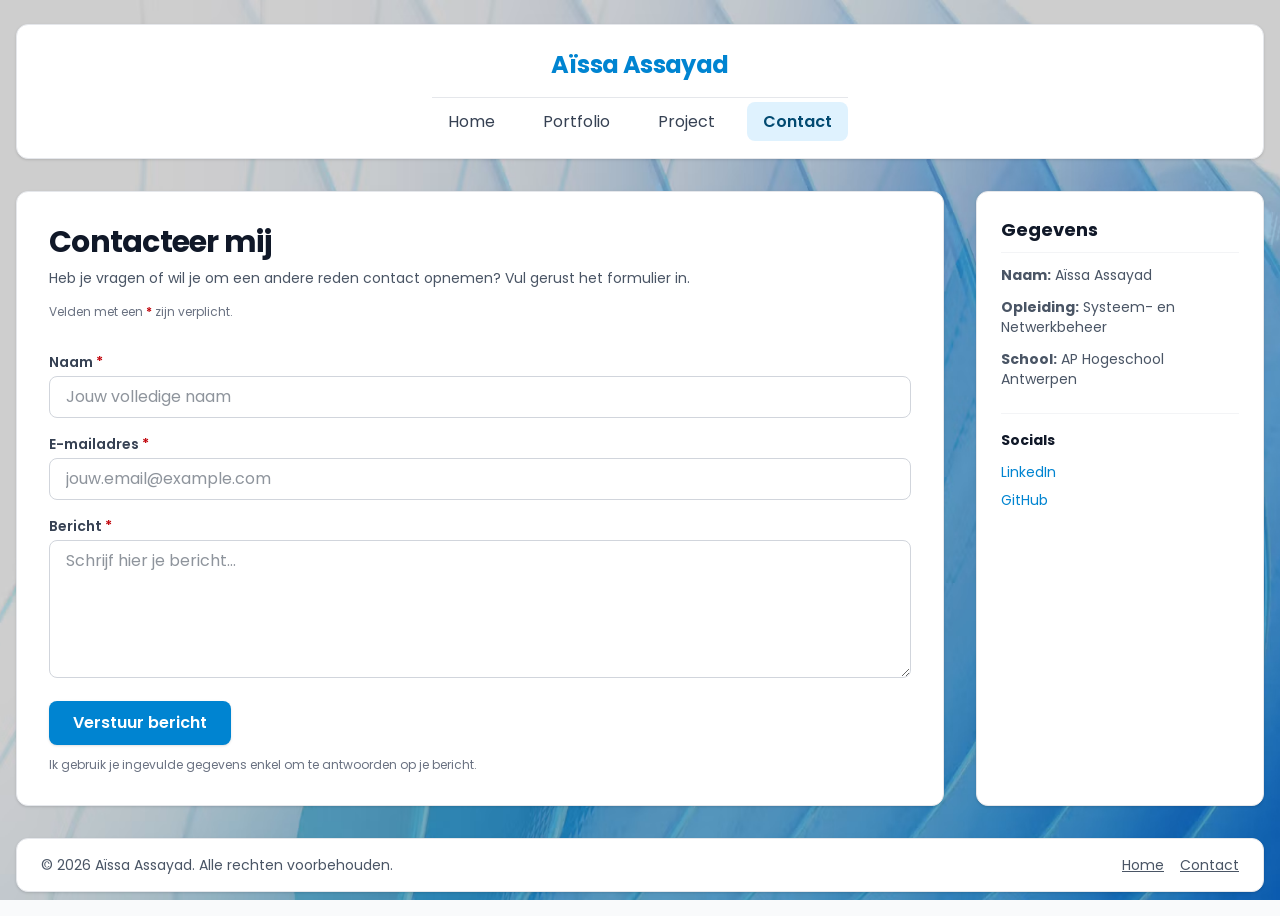
==== contact.html @ 5fa764af "robots.txt en noindex" ====
<!DOCTYPE html>
<html lang="nl-BE">

<head>
    <meta charset="UTF-8">
    <meta name="viewport" content="width=device-width, initial-scale=1.0">
    <title>Aïssa Assayad, student systeem- en netwerkbeheer - de contactpagina van mijn portfoliowebsite</title>

    <meta name="robots" content="noindex, nofollow, noarchive, nosnippet, noimageindex, noai, noimageai" />

    <link rel="preconnect" href="https://fonts.googleapis.com">
    <link rel="preconnect" href="https://fonts.gstatic.com" crossorigin>
    <link href="https://fonts.googleapis.com/css2?family=Poppins:wght@400;600;700&display=swap" rel="stylesheet">

    <link rel="stylesheet" href="css/tailwind.css">
    <link rel="stylesheet" href="css/style.css">
</head>

<body class="bg-gray-50 text-gray-800 flex flex-col min-h-screen">

    <a href="#inhoud"
        class="sr-only focus:not-sr-only focus:absolute focus:left-2 focus:top-2 focus:rounded-lg focus:bg-white focus:px-4 focus:py-2 focus:text-sky-800">Ga
        naar de inhoud</a>

    <div class="max-w-7xl mx-auto px-4 py-6 w-full grow flex flex-col justify-between">


        <header
            class="bg-white border border-gray-200 rounded-xl shadow-sm px-6 py-6 mb-8 flex flex-col items-center text-center gap-4">
            <p class="text-2xl font-bold tracking-tight text-sky-600">Aïssa Assayad</p>

            <nav class="border-t border-gray-200 pt-3" aria-label="Contactpagina">
                <ul class="flex flex-wrap justify-center items-center gap-2 sm:gap-4 text-sm md:text-base">
                    <li>
                        <a href="index.html"
                            class="px-4 py-2 rounded-lg text-gray-700 hover:bg-gray-100 focus-visible:outline-2 focus-visible:outline-offset-2 focus-visible:outline-sky-600">Home</a>
                    </li>
                    <li>
                        <a href="portfolio.html"
                            class="px-4 py-2 rounded-lg text-gray-700 hover:bg-gray-100 focus-visible:outline-2 focus-visible:outline-offset-2 focus-visible:outline-sky-600">Portfolio</a>
                    </li>
                    <li>
                        <a href="project.html"
                            class="px-4 py-2 rounded-lg text-gray-700 hover:bg-gray-100 focus-visible:outline-2 focus-visible:outline-offset-2 focus-visible:outline-sky-600">Project</a>
                    </li>
                    <li>
                        <a href="contact.html" aria-current="page"
                            class="px-4 py-2 rounded-lg bg-sky-100 text-sky-900 font-semibold focus-visible:outline-2 focus-visible:outline-offset-2 focus-visible:outline-sky-600">Contact</a>
                    </li>
                </ul>
            </nav>
        </header>

        <div class="grid grid-cols-1 md:grid-cols-4 gap-8 mb-8">

            <main id="inhoud"
                class="md:col-span-3 bg-white border border-gray-200 p-6 md:p-8 rounded-xl shadow-sm flex flex-col gap-6">
                <header>
                    <h1 class="text-2xl md:text-3xl font-bold tracking-tight text-gray-900 mb-2">Contacteer mij</h1>
                    <p class="text-sm text-gray-600 mb-4">Heb je vragen of wil je om een andere reden contact opnemen?
                        Vul gerust het formulier in.</p>
                    <p class="text-xs text-gray-500">Velden met een <span class="font-semibold text-red-700">*</span>
                        zijn verplicht.</p>
                </header>

                <form action="#" method="POST" class="space-y-4 pt-2">
                    <div>
                        <label for="naam" class="block text-sm font-semibold text-gray-700 mb-1">
                            Naam <span class="text-red-700" aria-hidden="true">*</span>
                        </label>
                        <input type="text" id="naam" name="naam" autocomplete="name" required
                            class="w-full px-4 py-2 border border-gray-300 rounded-lg text-gray-800 focus-visible:outline-2 focus-visible:outline-offset-2 focus-visible:outline-sky-600"
                            placeholder="Jouw volledige naam">
                    </div>

                    <div>
                        <label for="email" class="block text-sm font-semibold text-gray-700 mb-1">
                            E-mailadres <span class="text-red-700" aria-hidden="true">*</span>
                        </label>
                        <input type="email" id="email" name="email" autocomplete="email" required
                            class="w-full px-4 py-2 border border-gray-300 rounded-lg text-gray-800 focus-visible:outline-2 focus-visible:outline-offset-2 focus-visible:outline-sky-600"
                            placeholder="jouw.email@example.com">
                    </div>

                    <div>
                        <label for="bericht" class="block text-sm font-semibold text-gray-700 mb-1">
                            Bericht <span class="text-red-700" aria-hidden="true">*</span>
                        </label>
                        <textarea id="bericht" name="bericht" rows="5" required
                            class="w-full px-4 py-2 border border-gray-300 rounded-lg text-gray-800 focus-visible:outline-2 focus-visible:outline-offset-2 focus-visible:outline-sky-600"
                            placeholder="Schrijf hier je bericht..."></textarea>
                    </div>

                    <div>
                        <button type="submit"
                            class="px-6 py-2.5 bg-sky-600 hover:bg-sky-700 text-white font-semibold rounded-lg shadow-sm focus-visible:outline-2 focus-visible:outline-offset-2 focus-visible:outline-sky-600">
                            Verstuur bericht
                        </button>
                        <p class="text-xs text-gray-500 mt-3">Ik gebruik je ingevulde gegevens enkel om te antwoorden op
                            je bericht.</p>
                    </div>
                </form>
            </main>

            <aside class="bg-white border border-gray-200 p-6 rounded-xl shadow-sm flex flex-col gap-6">
                <section>
                    <h2 class="text-lg font-bold text-gray-900 mb-3 pb-2 border-b border-gray-100">Gegevens</h2>
                    <ul class="text-sm text-gray-600 space-y-3">
                        <li><strong>Naam:</strong> Aïssa Assayad</li>
                        <li><strong>Opleiding:</strong> Systeem- en Netwerkbeheer</li>
                        <li><strong>School:</strong> AP Hogeschool Antwerpen</li>
                    </ul>
                </section>

                <section class="pt-4 border-t border-gray-100">
                    <h3 class="font-bold text-gray-900 text-sm mb-3">Socials</h3>
                    <ul class="text-sm space-y-2">
                        <li><a href="#"
                                class="text-sky-600 hover:underline focus-visible:outline-2 focus-visible:outline-offset-2 focus-visible:outline-sky-600">LinkedIn</a>
                        </li>
                        <li><a href="#"
                                class="text-sky-600 hover:underline focus-visible:outline-2 focus-visible:outline-offset-2 focus-visible:outline-sky-600">GitHub</a>
                        </li>
                    </ul>
                </section>
            </aside>

        </div>


        <footer
            class="bg-white border border-gray-200 rounded-xl shadow-sm px-6 py-4 flex flex-col sm:flex-row items-center justify-between gap-4 text-sm text-gray-600">
            <p>&copy; 2026 Aïssa Assayad. Alle rechten voorbehouden.</p>
            <ul class="flex gap-4">
                <li><a href="index.html"
                        class="hover:text-sky-600 underline focus-visible:outline-2 focus-visible:outline-offset-2 focus-visible:outline-sky-600">Home</a>
                </li>
                <li><a href="contact.html"
                        class="hover:text-sky-600 underline focus-visible:outline-2 focus-visible:outline-offset-2 focus-visible:outline-sky-600">Contact</a>
                </li>
            </ul>
        </footer>
    </div>
</body>

</html>
---- css/style.css ----
/* geen style attribuut in html!! */
body {
    background-image: url(../images/free-to-use.avif);
    background-size: cover;
    background-position: center;
    background-repeat: no-repeat; 
    background-attachment: fixed;
    font-family: "Poppins", sans-serif;  /*NOG VERANDEREN !!!*/
}
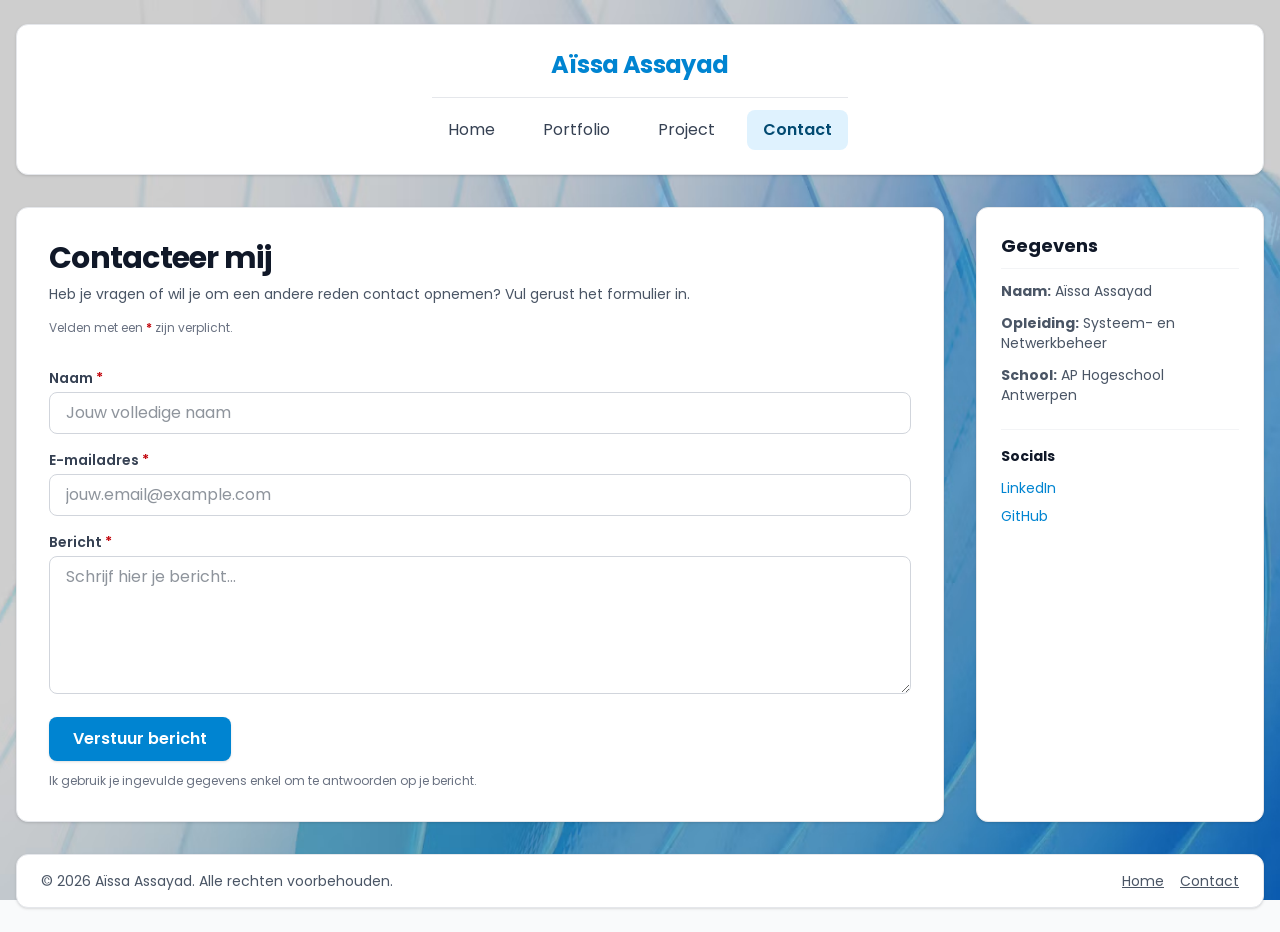
==== commit b17d57a4: "hamburger menu" ====
--- a/contact.html
+++ b/contact.html
@@ -29,23 +29,26 @@
             class="bg-white border border-gray-200 rounded-xl shadow-sm px-6 py-6 mb-8 flex flex-col items-center text-center gap-4">
             <p class="text-2xl font-bold tracking-tight text-sky-600">Aïssa Assayad</p>
 
-            <nav class="border-t border-gray-200 pt-3" aria-label="Contactpagina">
-                <ul class="flex flex-wrap justify-center items-center gap-2 sm:gap-4 text-sm md:text-base">
+            <input type="checkbox" id="menu-knop" class="peer sr-only">
+            <label for="menu-knop" class="cursor-pointer rounded-lg border border-gray-300 px-4 py-2 text-sm font-semibold text-gray-700 hover:bg-gray-100 peer-focus-visible:outline-2 peer-focus-visible:outline-offset-2 peer-focus-visible:outline-sky-600 md:hidden ">Menu</label>
+
+            <nav class="hidden w-full peer-checked:block md:block md:w-auto border-t border-gray-200 pt-3" aria-label="Hoofdmenu">
+                <ul class="flex flex-col md:flex-row justify-center items-center gap-2 sm:gap-4 text-sm md:text-base">
                     <li>
                         <a href="index.html"
-                            class="px-4 py-2 rounded-lg text-gray-700 hover:bg-gray-100 focus-visible:outline-2 focus-visible:outline-offset-2 focus-visible:outline-sky-600">Home</a>
+                            class="block px-4 py-2 rounded-lg text-gray-700 hover:bg-gray-100 focus-visible:outline-2 focus-visible:outline-offset-2 focus-visible:outline-sky-600">Home</a>
                     </li>
                     <li>
                         <a href="portfolio.html"
-                            class="px-4 py-2 rounded-lg text-gray-700 hover:bg-gray-100 focus-visible:outline-2 focus-visible:outline-offset-2 focus-visible:outline-sky-600">Portfolio</a>
+                            class="block px-4 py-2 rounded-lg text-gray-700 hover:bg-gray-100 focus-visible:outline-2 focus-visible:outline-offset-2 focus-visible:outline-sky-600">Portfolio</a>
                     </li>
                     <li>
                         <a href="project.html"
-                            class="px-4 py-2 rounded-lg text-gray-700 hover:bg-gray-100 focus-visible:outline-2 focus-visible:outline-offset-2 focus-visible:outline-sky-600">Project</a>
+                            class="block px-4 py-2 rounded-lg text-gray-700 hover:bg-gray-100 focus-visible:outline-2 focus-visible:outline-offset-2 focus-visible:outline-sky-600">Project</a>
                     </li>
                     <li>
                         <a href="contact.html" aria-current="page"
-                            class="px-4 py-2 rounded-lg bg-sky-100 text-sky-900 font-semibold focus-visible:outline-2 focus-visible:outline-offset-2 focus-visible:outline-sky-600">Contact</a>
+                            class="block px-4 py-2 rounded-lg bg-sky-100 text-sky-900 font-semibold focus-visible:outline-2 focus-visible:outline-offset-2 focus-visible:outline-sky-600">Contact</a>
                     </li>
                 </ul>
             </nav>
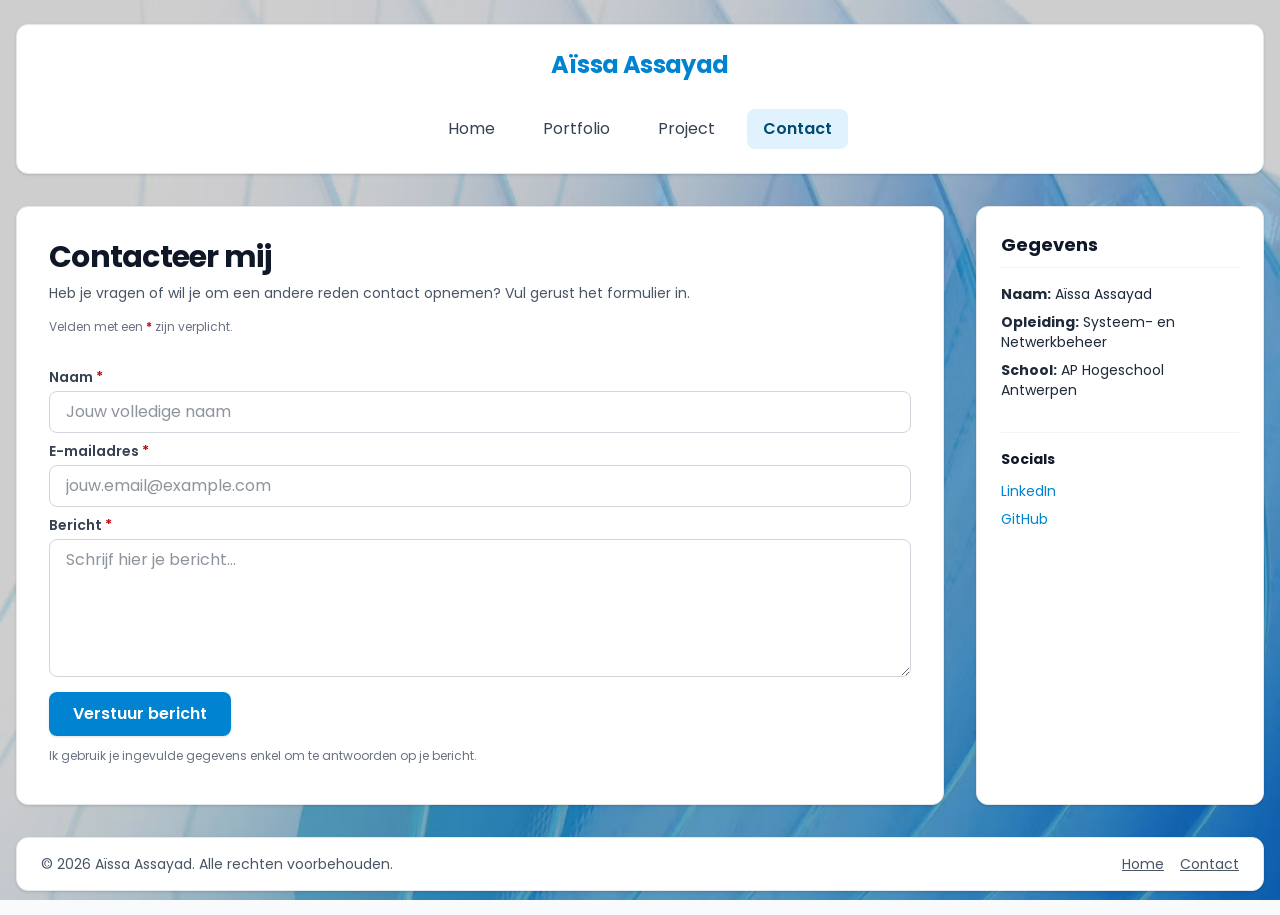
==== commit 68f28c60: "gaps gefixt in aside" ====
--- a/contact.html
+++ b/contact.html
@@ -5,8 +5,10 @@
     <meta charset="UTF-8">
     <meta name="viewport" content="width=device-width, initial-scale=1.0">
     <title>Aïssa Assayad, student systeem- en netwerkbeheer - de contactpagina van mijn portfoliowebsite</title>
+    <meta name="description"
+        content="Op zoek naar een stagiair systeem- en netwerkbeheer? Neem eenvoudig contact op met Aïssa Assayad via het contactformulier.">
 
-    <meta name="robots" content="noindex, nofollow, noarchive, nosnippet, noimageindex, noai, noimageai" />
+    <meta name="robots" content="noindex, nofollow, noarchive, nosnippet, noimageindex, noai, noimageai">
 
     <link rel="preconnect" href="https://fonts.googleapis.com">
     <link rel="preconnect" href="https://fonts.gstatic.com" crossorigin>
@@ -19,10 +21,10 @@
 <body class="bg-gray-50 text-gray-800 flex flex-col min-h-screen">
 
     <a href="#inhoud"
-        class="sr-only focus:not-sr-only focus:absolute focus:left-2 focus:top-2 focus:rounded-lg focus:bg-white focus:px-4 focus:py-2 focus:text-sky-800">Ga
+        class="sr-only focus:not-sr-only focus:absolute focus:rounded-lg focus:bg-white focus:px-4 focus:py-2 focus:text-sky-800">Ga
         naar de inhoud</a>
 
-    <div class="max-w-7xl mx-auto px-4 py-6 w-full grow flex flex-col justify-between">
+    <div class="max-w-7xl mx-auto px-4 py-6 w-full flex-1 flex flex-col justify-between">
 
 
         <header
@@ -30,10 +32,11 @@
             <p class="text-2xl font-bold tracking-tight text-sky-600">Aïssa Assayad</p>
 
             <input type="checkbox" id="menu-knop" class="peer sr-only">
-            <label for="menu-knop" class="cursor-pointer rounded-lg border border-gray-300 px-4 py-2 text-sm font-semibold text-gray-700 hover:bg-gray-100 peer-focus-visible:outline-2 peer-focus-visible:outline-offset-2 peer-focus-visible:outline-sky-600 md:hidden ">Menu</label>
+            <label for="menu-knop"
+                class="cursor-pointer rounded-lg border border-gray-300 px-4 py-2 text-sm font-semibold text-gray-700 hover:bg-gray-100 md:hidden ">Menu</label>
 
-            <nav class="hidden w-full peer-checked:block md:block md:w-auto border-t border-gray-200 pt-3" aria-label="Hoofdmenu">
-                <ul class="flex flex-col md:flex-row justify-center items-center gap-2 sm:gap-4 text-sm md:text-base">
+            <nav class="hidden w-full peer-checked:block md:block pt-3" aria-label="Hoofdmenu">
+                <ul class="flex flex-col md:flex-row justify-center  items-center gap-2 sm:gap-4 text-sm md:text-base">
                     <li>
                         <a href="index.html"
                             class="block px-4 py-2 rounded-lg text-gray-700 hover:bg-gray-100 focus-visible:outline-2 focus-visible:outline-offset-2 focus-visible:outline-sky-600">Home</a>
@@ -66,8 +69,8 @@
                         zijn verplicht.</p>
                 </header>
 
-                <form action="#" method="POST" class="space-y-4 pt-2">
-                    <div>
+                <form name="contact" method="POST" data-netlify="true" class="pt-2">
+                    <div class="pb-2">
                         <label for="naam" class="block text-sm font-semibold text-gray-700 mb-1">
                             Naam <span class="text-red-700" aria-hidden="true">*</span>
                         </label>
@@ -76,7 +79,7 @@
                             placeholder="Jouw volledige naam">
                     </div>
 
-                    <div>
+                    <div class="pb-2">
                         <label for="email" class="block text-sm font-semibold text-gray-700 mb-1">
                             E-mailadres <span class="text-red-700" aria-hidden="true">*</span>
                         </label>
@@ -85,7 +88,7 @@
                             placeholder="jouw.email@example.com">
                     </div>
 
-                    <div>
+                    <div class="pb-2">
                         <label for="bericht" class="block text-sm font-semibold text-gray-700 mb-1">
                             Bericht <span class="text-red-700" aria-hidden="true">*</span>
                         </label>
@@ -94,7 +97,7 @@
                             placeholder="Schrijf hier je bericht..."></textarea>
                     </div>
 
-                    <div>
+                    <div class="pb-2">
                         <button type="submit"
                             class="px-6 py-2.5 bg-sky-600 hover:bg-sky-700 text-white font-semibold rounded-lg shadow-sm focus-visible:outline-2 focus-visible:outline-offset-2 focus-visible:outline-sky-600">
                             Verstuur bericht
@@ -107,21 +110,21 @@
 
             <aside class="bg-white border border-gray-200 p-6 rounded-xl shadow-sm flex flex-col gap-6">
                 <section>
-                    <h2 class="text-lg font-bold text-gray-900 mb-3 pb-2 border-b border-gray-100">Gegevens</h2>
-                    <ul class="text-sm text-gray-600 space-y-3">
-                        <li><strong>Naam:</strong> Aïssa Assayad</li>
-                        <li><strong>Opleiding:</strong> Systeem- en Netwerkbeheer</li>
-                        <li><strong>School:</strong> AP Hogeschool Antwerpen</li>
+                    <h2 class="text-lg font-bold text-gray-900 mb-4 pb-2 border-b border-gray-100">Gegevens</h2>
+                    <ul class="text-sm">
+                        <li class="pb-2"><strong>Naam:</strong> Aïssa Assayad</li>
+                        <li class="pb-2"><strong>Opleiding:</strong> Systeem- en Netwerkbeheer</li>
+                        <li class="pb-2"><strong>School:</strong> AP Hogeschool Antwerpen</li>
                     </ul>
                 </section>
 
                 <section class="pt-4 border-t border-gray-100">
                     <h3 class="font-bold text-gray-900 text-sm mb-3">Socials</h3>
-                    <ul class="text-sm space-y-2">
-                        <li><a href="#"
+                    <ul class="text-sm">
+                        <li class="pb-2"><a href="#"
                                 class="text-sky-600 hover:underline focus-visible:outline-2 focus-visible:outline-offset-2 focus-visible:outline-sky-600">LinkedIn</a>
                         </li>
-                        <li><a href="#"
+                        <li class="pb-2"><a href="#"
                                 class="text-sky-600 hover:underline focus-visible:outline-2 focus-visible:outline-offset-2 focus-visible:outline-sky-600">GitHub</a>
                         </li>
                     </ul>
--- a/css/style.css
+++ b/css/style.css
@@ -1,6 +1,6 @@
 /* geen style attribuut in html!! */
 body {
-    background-image: url(../images/free-to-use.avif);
+    background-image: url(../assets/images/free-to-use.avif);
     background-size: cover;
     background-position: center;
     background-repeat: no-repeat; 
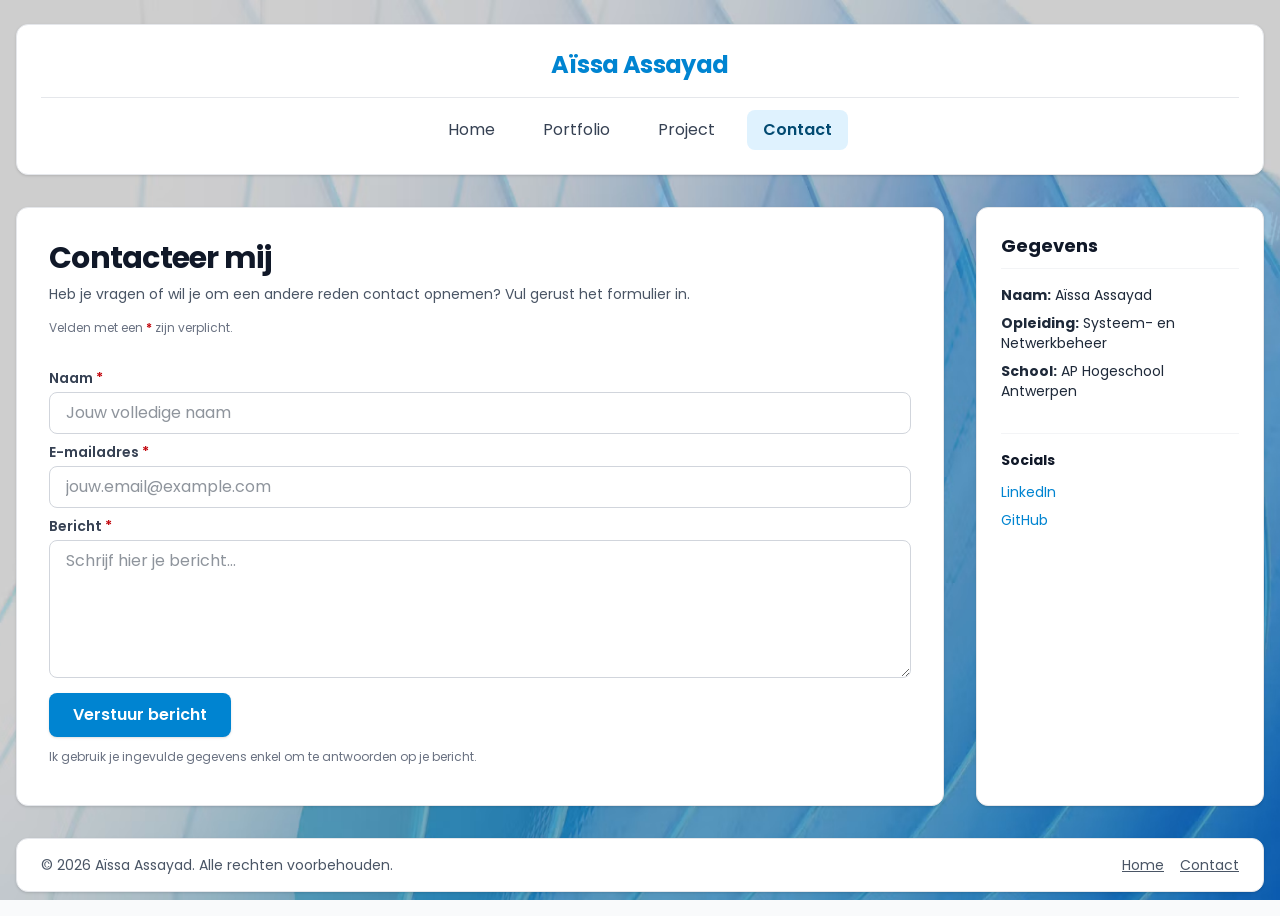
==== commit 4615029a: "links en nav border" ====
--- a/contact.html
+++ b/contact.html
@@ -35,7 +35,7 @@
             <label for="menu-knop"
                 class="cursor-pointer rounded-lg border border-gray-300 px-4 py-2 text-sm font-semibold text-gray-700 hover:bg-gray-100 md:hidden ">Menu</label>
 
-            <nav class="hidden w-full peer-checked:block md:block pt-3" aria-label="Hoofdmenu">
+            <nav class="hidden w-full peer-checked:block md:block pt-3 border-t border-gray-200" aria-label="Hoofdmenu">
                 <ul class="flex flex-col md:flex-row justify-center  items-center gap-2 sm:gap-4 text-sm md:text-base">
                     <li>
                         <a href="index.html"
@@ -121,10 +121,10 @@
                 <section class="pt-4 border-t border-gray-100">
                     <h3 class="font-bold text-gray-900 text-sm mb-3">Socials</h3>
                     <ul class="text-sm">
-                        <li class="pb-2"><a href="#"
+                        <li class="pb-2"><a href="https://www.linkedin.com/in/a%C3%AFssa-assayad-34578b448/" target="_blank"
                                 class="text-sky-600 hover:underline focus-visible:outline-2 focus-visible:outline-offset-2 focus-visible:outline-sky-600">LinkedIn</a>
                         </li>
-                        <li class="pb-2"><a href="#"
+                        <li class="pb-2"><a href="https://github.com/assayad-aissa" target="_blank"
                                 class="text-sky-600 hover:underline focus-visible:outline-2 focus-visible:outline-offset-2 focus-visible:outline-sky-600">GitHub</a>
                         </li>
                     </ul>
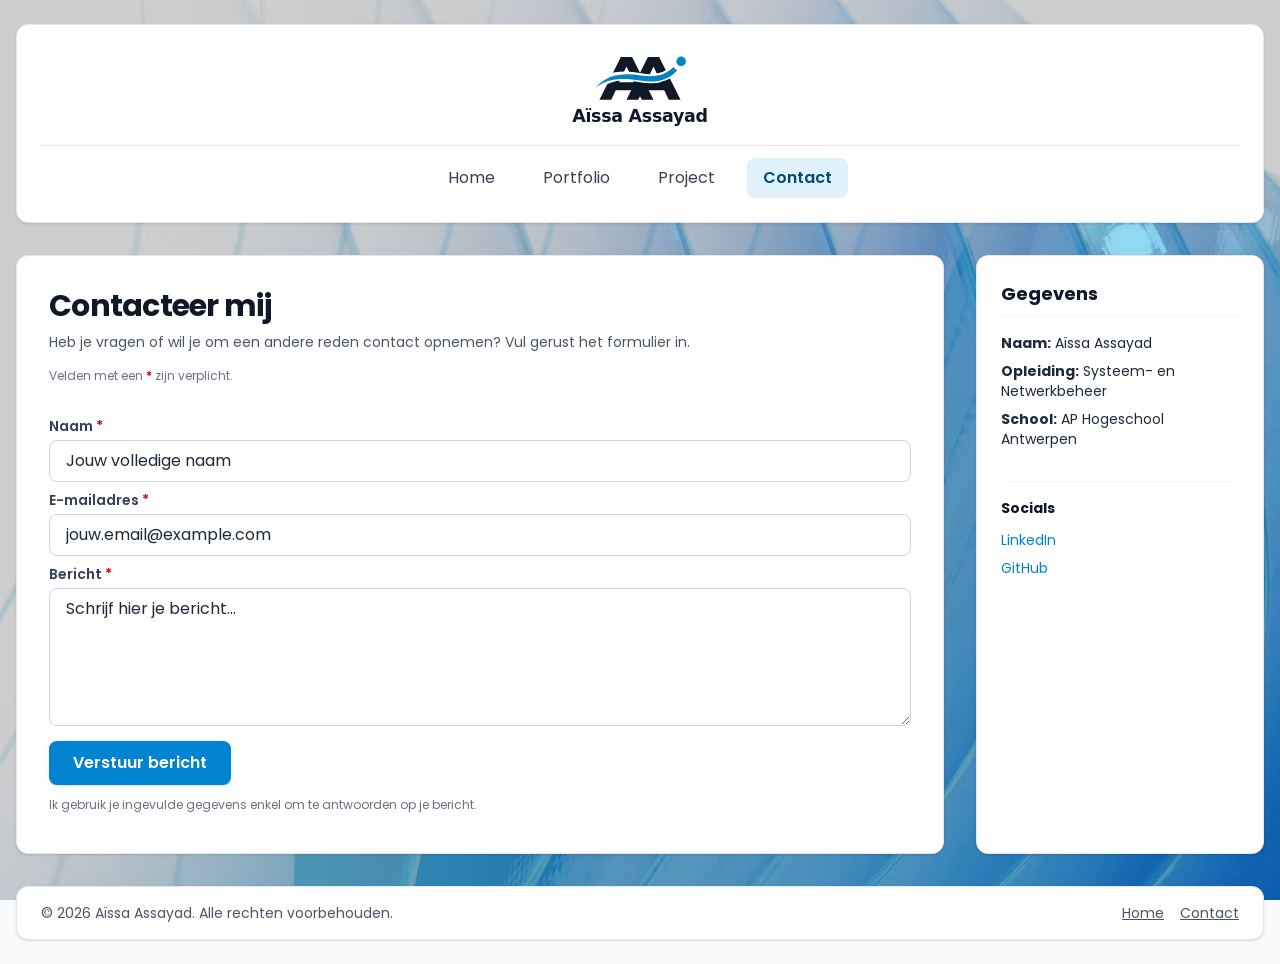
==== commit 6cafcdf3: "updated logo" ====
--- a/contact.html
+++ b/contact.html
@@ -29,7 +29,7 @@
 
         <header
             class="bg-white border border-gray-200 rounded-xl shadow-sm px-6 py-6 mb-8 flex flex-col items-center text-center gap-4">
-            <p class="text-2xl font-bold tracking-tight text-sky-600">Aïssa Assayad</p>
+            <img  src="assets/images/updated-logo.svg" alt="Logo van Aïssa Assayad" width="320" height="140" class="h-20">
 
             <input type="checkbox" id="menu-knop" class="peer sr-only">
             <label for="menu-knop"
--- a/css/style.css
+++ b/css/style.css
@@ -1,4 +1,4 @@
-/* geen style attribuut in html!! */
+/* geen style attribuut in html doen!! */
 body {
     background-image: url(../assets/images/free-to-use.avif);
     background-size: cover;
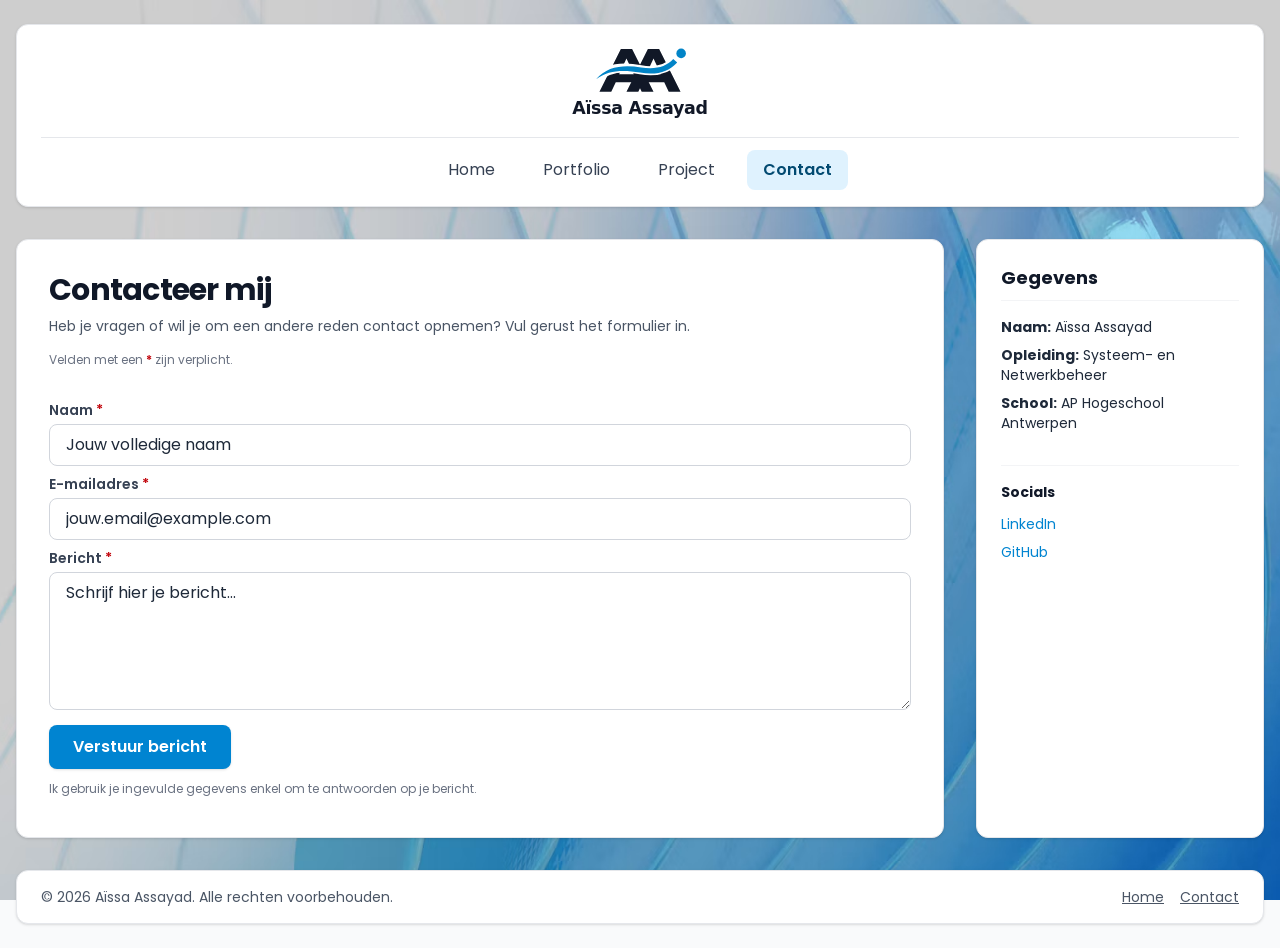
==== commit 8fc8b00b: "vergeten py in header te veranderen" ====
--- a/contact.html
+++ b/contact.html
@@ -28,7 +28,7 @@
 
 
         <header
-            class="bg-white border border-gray-200 rounded-xl shadow-sm px-6 py-6 mb-8 flex flex-col items-center text-center gap-4">
+            class="bg-white border border-gray-200 rounded-xl shadow-sm px-6 py-4 mb-8 flex flex-col items-center text-center gap-4">
             <img  src="assets/images/updated-logo.svg" alt="Logo van Aïssa Assayad" width="320" height="140" class="h-20">
 
             <input type="checkbox" id="menu-knop" class="peer sr-only">
